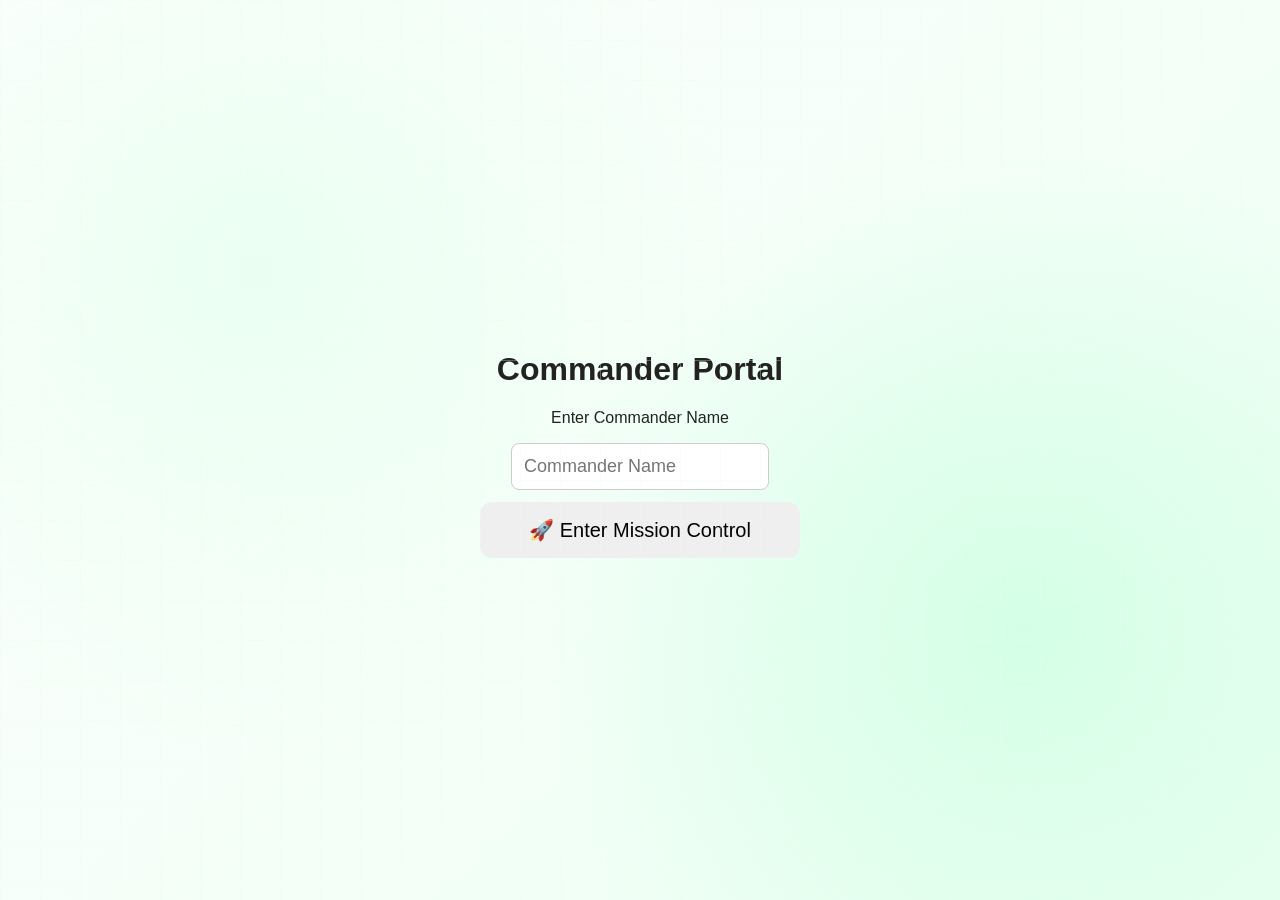
==== index.html @ 3a58fa21 "Update index.html" ====
<!DOCTYPE html>
<html>
<head>

<meta charset="UTF-8">
<meta name="viewport" content="width=device-width, initial-scale=1.0">

<title>Mission Approval Portal</title>

<style>

/* BODY */

body{
margin:0;
font-family:Arial, sans-serif;
text-align:center;
color:#222;
min-height:100vh;

background:
radial-gradient(circle at 20% 30%, #eafff1 0%, transparent 40%),
radial-gradient(circle at 80% 70%, #d4ffe6 0%, transparent 40%),
linear-gradient(135deg,#ffffff,#eafff1);

display:flex;
flex-direction:column;
align-items:center;
justify-content:center;
}

/* GRID OVERLAY */

body::before{

content:"";
position:fixed;
top:0;
left:0;
width:100%;
height:100%;

background-image:
linear-gradient(#e8ffe8 1px, transparent 1px),
linear-gradient(90deg,#e8ffe8 1px, transparent 1px);

background-size:40px 40px;

opacity:0.3;

pointer-events:none;

}

/* PAGES */

.page{
display:none;
padding:20px;
width:100%;
}

.active{
display:block;
}

/* PANELS */

.panel{

width:90%;
max-width:360px;

background:white;

padding:18px;
margin:14px auto;

border-radius:14px;

box-shadow:0 6px 20px rgba(0,0,0,0.1);

}

/* BUTTONS */

button{

width:80%;
max-width:320px;

padding:16px;

font-size:20px;

border:none;
border-radius:12px;

margin:12px;

cursor:pointer;

transition:0.3s;

}

button:hover{
transform:scale(1.05);
}

#yes{
background:#2ecc71;
color:white;
}

#no{
background:#ff4d4d;
color:white;
position:absolute;
}

/* RADAR */

#radar{

width:200px;
height:200px;

border-radius:50%;

border:4px solid #2ecc71;

margin:20px auto;

position:relative;

overflow:hidden;

background:#eafff1;

}

#scan{

width:100%;
height:100%;

background:linear-gradient(90deg,transparent,rgba(0,255,0,0.5));

animation:spin 3s linear infinite;

}

@keyframes spin{

0%{transform:rotate(0deg)}
100%{transform:rotate(360deg)}

}

/* PROGRESS BAR */

.progress{
width:80%;
max-width:320px;
background:#ddd;
border-radius:20px;
margin:20px auto;
overflow:hidden;
}

.progress-inner{
height:18px;
width:0%;
background:#2ecc71;
}

/* CERTIFICATE */

#certificate{

background:white;

padding:25px;

border:5px solid gold;

border-radius:12px;

max-width:340px;

margin:auto;

}

/* FLOATING EMOJIS */

@keyframes float{
0%{transform:translateY(100vh)}
100%{transform:translateY(-10vh)}
}

.emoji{
position:fixed;
font-size:22px;
animation:float 6s linear;
}

/* FLOATING SHAPES */

.shape{
position:fixed;
border-radius:50%;
opacity:0.2;
animation:floatShape 12s linear infinite;
}

@keyframes floatShape{
0%{transform:translateY(100vh)}
100%{transform:translateY(-20vh)}
}

</style>

</head>

<body>

<!-- LOGIN -->

<div id="login" class="page active">

<h1>Commander Portal</h1>

<p>Enter Commander Name</p>

<input id="name"
placeholder="Commander Name"
style="padding:12px;font-size:18px;border-radius:8px;border:1px solid #ccc">

<br>

<button onclick="enter()">🚀 Enter Mission Control</button>

</div>


<!-- DASHBOARD -->

<div id="dashboard" class="page">

<h1>Mission Dashboard</h1>

<div id="radar">
<div id="scan"></div>
</div>

<div class="panel">

<p>🎯 Target: Utkarsh Bhaiya</p>
<p>🎁 Objective: OTA Merch Retrieval</p>
<p>📍 Location: Connaught Place</p>

</div>

<div class="panel">

<p>💚 Relationship Health: 98%</p>
<p>🤝 Trust Level: 95%</p>
<p>📊 Approval Probability: 73%</p>

</div>

<div class="panel">

<h3>Mission Status</h3>

<p>🟢 System Online</p>
<p>🛰 Radar Active</p>
<p>💚 Commander Detected</p>

</div>

<div class="progress">
<div id="bar" class="progress-inner"></div>
</div>

<button onclick="next()">➡ Proceed to Approval</button>

</div>


<!-- GAME -->

<div id="game" class="page">

<h2>Mission Approval Required</h2>

<p>Catch the YES button to approve mission</p>

<button id="yes" onclick="approve()">✅ YES</button>
<button id="no">❌ NO</button>

</div>


<!-- SUCCESS -->

<div id="success" class="page">

<h1>Mission Approved 🎉</h1>

<div id="certificate">

<h2>Approval Certificate</h2>

<p>This certifies that</p>

<h3 id="commander"></h3>

<p>has approved the mission</p>

<p><b>Agent:</b> Paras</p>

<p>Meet Utkarsh Bhaiya</p>
<p>Collect OTA Merch</p>
<p>Lunch at Connaught Place</p>

<p>Status: <b>APPROVED</b></p>

</div>

<button onclick="secret()">Open Secret Message</button>

<p id="secret" style="display:none;font-size:20px;margin-top:20px">
You are the best commander ❤️
</p>

</div>


<script>

/* PAGE SWITCH */

function show(page){

document.querySelectorAll(".page")
.forEach(p=>p.classList.remove("active"));

document.getElementById(page).classList.add("active");

}

/* LOGIN */

function enter(){

let name=document.getElementById("name").value;

if(name===""){
alert("Enter commander name");
return;
}

document.getElementById("commander").innerText=name;

show("dashboard");

progress();

}

/* PROGRESS BAR */

function progress(){

let bar=document.getElementById("bar");

let width=0;

let interval=setInterval(()=>{

width+=2;

bar.style.width=width+"%";

if(width>=100) clearInterval(interval);

},50);

}

/* NEXT PAGE */

function next(){
show("game");
}

/* ESCAPING NO BUTTON */

let no=document.getElementById("no");

no.addEventListener("touchstart",move);
no.addEventListener("mouseover",move);

function move(){

let x=Math.random()*(window.innerWidth-120);
let y=Math.random()*(window.innerHeight-120);

no.style.left=x+"px";
no.style.top=y+"px";

}

/* APPROVE */

function approve(){

show("success");

confetti();

}

/* CONFETTI */

function confetti(){

for(let i=0;i<80;i++){

let e=document.createElement("div");

e.className="emoji";

let icons=["🎉","✨","💚","❤️"];

e.innerHTML=icons[Math.floor(Math.random()*icons.length)];

e.style.left=Math.random()*100+"vw";

document.body.appendChild(e);

setTimeout(()=>e.remove(),6000);

}

}

/* SECRET MESSAGE */

function secret(){
document.getElementById("secret").style.display="block";
}

/* FLOATING SHAPES */

setInterval(()=>{

let s=document.createElement("div");

s.className="shape";

let size=Math.random()*120+40;

s.style.width=size+"px";
s.style.height=size+"px";

s.style.background="#2ecc71";

s.style.left=Math.random()*100+"vw";

document.body.appendChild(s);

setTimeout(()=>s.remove(),12000);

},2000);

</script>

</body>
</html>
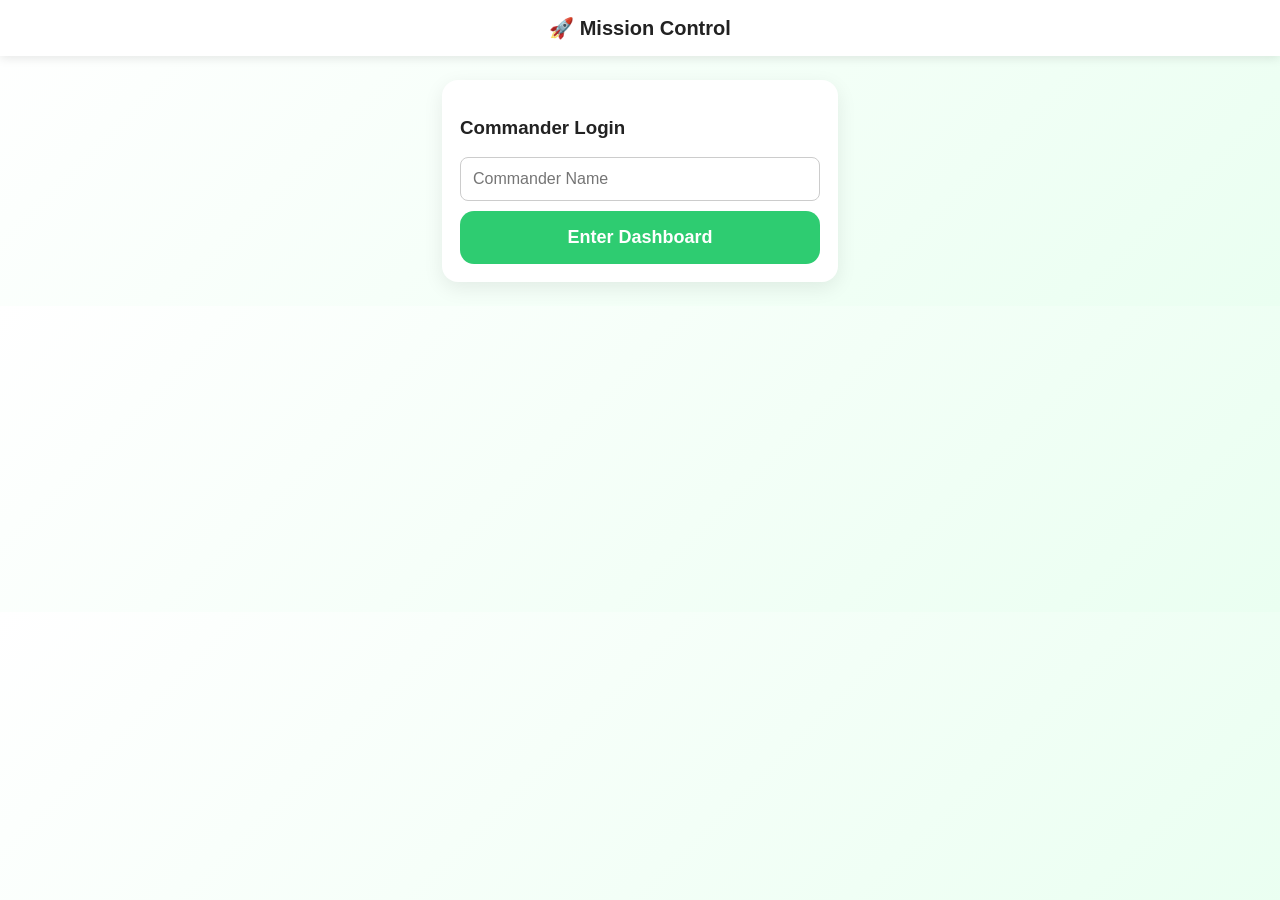
==== commit afd629fc: "Update index.html" ====
--- a/index.html
+++ b/index.html
@@ -3,352 +3,333 @@
 <head>
 
 <meta charset="UTF-8">
-<meta name="viewport" content="width=device-width, initial-scale=1.0">
-
-<title>Mission Approval Portal</title>
+<meta name="viewport" content="width=device-width, initial-scale=1, maximum-scale=1">
+
+<title>Mission Control</title>
 
 <style>
 
-/* BODY */
+/* GLOBAL */
+
+*{
+box-sizing:border-box;
+}
 
 body{
 margin:0;
 font-family:Arial, sans-serif;
+background:linear-gradient(135deg,#ffffff,#eafff1);
+overflow-x:hidden;
+color:#222;
+}
+
+/* HEADER */
+
+.header{
+position:sticky;
+top:0;
+width:100%;
+background:white;
+padding:16px;
+font-size:20px;
+font-weight:bold;
 text-align:center;
-color:#222;
-min-height:100vh;
-
-background:
-radial-gradient(circle at 20% 30%, #eafff1 0%, transparent 40%),
-radial-gradient(circle at 80% 70%, #d4ffe6 0%, transparent 40%),
-linear-gradient(135deg,#ffffff,#eafff1);
-
+box-shadow:0 2px 10px rgba(0,0,0,0.1);
+}
+
+/* CONTAINER */
+
+.container{
+max-width:420px;
+margin:auto;
+padding:12px;
+}
+
+/* PAGES */
+
+.page{
+display:none;
+}
+
+.active{
+display:block;
+}
+
+/* CARDS */
+
+.card{
+
+background:white;
+
+padding:18px;
+
+margin:12px 0;
+
+border-radius:16px;
+
+box-shadow:0 6px 20px rgba(0,0,0,0.08);
+
+text-align:left;
+
+}
+
+/* ROWS */
+
+.row{
 display:flex;
-flex-direction:column;
 align-items:center;
-justify-content:center;
-}
-
-/* GRID OVERLAY */
-
-body::before{
-
-content:"";
-position:fixed;
-top:0;
-left:0;
+gap:10px;
+margin:8px 0;
+font-size:16px;
+}
+
+/* RADAR */
+
+#radar{
+
+width:180px;
+height:180px;
+
+border-radius:50%;
+
+border:4px solid #2ecc71;
+
+margin:20px auto;
+
+position:relative;
+
+overflow:hidden;
+
+background:#eafff1;
+
+}
+
+#scan{
+
 width:100%;
 height:100%;
 
-background-image:
-linear-gradient(#e8ffe8 1px, transparent 1px),
-linear-gradient(90deg,#e8ffe8 1px, transparent 1px);
-
-background-size:40px 40px;
-
-opacity:0.3;
-
-pointer-events:none;
-
-}
-
-/* PAGES */
-
-.page{
-display:none;
-padding:20px;
+background:linear-gradient(90deg,transparent,rgba(0,255,0,0.5));
+
+animation:spin 3s linear infinite;
+
+}
+
+@keyframes spin{
+0%{transform:rotate(0)}
+100%{transform:rotate(360deg)}
+}
+
+/* BUTTONS */
+
+button{
+
 width:100%;
-}
-
-.active{
-display:block;
-}
-
-/* PANELS */
-
-.panel{
-
-width:90%;
-max-width:360px;
-
-background:white;
-
-padding:18px;
-margin:14px auto;
+
+padding:16px;
+
+font-size:18px;
+
+font-weight:bold;
+
+border:none;
 
 border-radius:14px;
 
-box-shadow:0 6px 20px rgba(0,0,0,0.1);
-
-}
-
-/* BUTTONS */
-
-button{
-
-width:80%;
-max-width:320px;
-
-padding:16px;
-
-font-size:20px;
-
-border:none;
-border-radius:12px;
-
-margin:12px;
+margin-top:10px;
 
 cursor:pointer;
 
-transition:0.3s;
-
-}
-
-button:hover{
-transform:scale(1.05);
-}
-
-#yes{
+}
+
+.primary{
 background:#2ecc71;
 color:white;
 }
 
-#no{
+.danger{
 background:#ff4d4d;
 color:white;
-position:absolute;
-}
-
-/* RADAR */
-
-#radar{
-
-width:200px;
-height:200px;
-
-border-radius:50%;
-
-border:4px solid #2ecc71;
-
-margin:20px auto;
-
-position:relative;
-
+}
+
+/* PROGRESS */
+
+.progress{
+width:100%;
+height:16px;
+background:#eee;
+border-radius:10px;
 overflow:hidden;
-
-background:#eafff1;
-
-}
-
-#scan{
-
-width:100%;
+margin-top:10px;
+}
+
+.progress-inner{
 height:100%;
-
-background:linear-gradient(90deg,transparent,rgba(0,255,0,0.5));
-
-animation:spin 3s linear infinite;
-
-}
-
-@keyframes spin{
-
-0%{transform:rotate(0deg)}
-100%{transform:rotate(360deg)}
-
-}
-
-/* PROGRESS BAR */
-
-.progress{
-width:80%;
-max-width:320px;
-background:#ddd;
-border-radius:20px;
-margin:20px auto;
-overflow:hidden;
-}
-
-.progress-inner{
-height:18px;
 width:0%;
 background:#2ecc71;
 }
 
 /* CERTIFICATE */
 
-#certificate{
+.certificate{
 
 background:white;
 
-padding:25px;
+padding:20px;
 
 border:5px solid gold;
 
 border-radius:12px;
 
-max-width:340px;
-
-margin:auto;
+text-align:center;
 
 }
 
 /* FLOATING EMOJIS */
+
+.emoji{
+position:fixed;
+font-size:20px;
+animation:float 6s linear;
+}
 
 @keyframes float{
 0%{transform:translateY(100vh)}
 100%{transform:translateY(-10vh)}
 }
 
-.emoji{
-position:fixed;
-font-size:22px;
-animation:float 6s linear;
-}
-
-/* FLOATING SHAPES */
-
-.shape{
-position:fixed;
-border-radius:50%;
-opacity:0.2;
-animation:floatShape 12s linear infinite;
-}
-
-@keyframes floatShape{
-0%{transform:translateY(100vh)}
-100%{transform:translateY(-20vh)}
-}
-
 </style>
 
 </head>
 
 <body>
 
+<div class="header">
+🚀 Mission Control
+</div>
+
+<div class="container">
+
 <!-- LOGIN -->
 
 <div id="login" class="page active">
 
-<h1>Commander Portal</h1>
-
-<p>Enter Commander Name</p>
+<div class="card">
+
+<h3>Commander Login</h3>
 
 <input id="name"
 placeholder="Commander Name"
-style="padding:12px;font-size:18px;border-radius:8px;border:1px solid #ccc">
-
-<br>
-
-<button onclick="enter()">🚀 Enter Mission Control</button>
-
-</div>
-
+style="width:100%;padding:12px;font-size:16px;border-radius:8px;border:1px solid #ccc">
+
+<button class="primary" onclick="enter()">Enter Dashboard</button>
+
+</div>
+
+</div>
 
 <!-- DASHBOARD -->
 
 <div id="dashboard" class="page">
-
-<h1>Mission Dashboard</h1>
 
 <div id="radar">
 <div id="scan"></div>
 </div>
 
-<div class="panel">
-
-<p>🎯 Target: Utkarsh Bhaiya</p>
-<p>🎁 Objective: OTA Merch Retrieval</p>
-<p>📍 Location: Connaught Place</p>
-
-</div>
-
-<div class="panel">
-
-<p>💚 Relationship Health: 98%</p>
-<p>🤝 Trust Level: 95%</p>
-<p>📊 Approval Probability: 73%</p>
-
-</div>
-
-<div class="panel">
-
-<h3>Mission Status</h3>
-
-<p>🟢 System Online</p>
-<p>🛰 Radar Active</p>
-<p>💚 Commander Detected</p>
-
-</div>
+<div class="card">
+
+<h3>Mission Details</h3>
+
+<div class="row">🎯 Target: Utkarsh Bhaiya</div>
+<div class="row">🎁 Objective: OTA Merch Retrieval</div>
+<div class="row">📍 Location: Connaught Place</div>
+
+</div>
+
+<div class="card">
+
+<h3>Status</h3>
+
+<div class="row">🟢 System Online</div>
+<div class="row">🛰 Radar Active</div>
+<div class="row">💚 Commander Detected</div>
+
+</div>
+
+<div class="card">
+
+<h3>Approval Probability</h3>
 
 <div class="progress">
 <div id="bar" class="progress-inner"></div>
 </div>
 
-<button onclick="next()">➡ Proceed to Approval</button>
-
-</div>
-
+</div>
+
+<button class="primary" onclick="next()">Proceed to Approval</button>
+
+</div>
 
 <!-- GAME -->
 
 <div id="game" class="page">
 
-<h2>Mission Approval Required</h2>
-
-<p>Catch the YES button to approve mission</p>
-
-<button id="yes" onclick="approve()">✅ YES</button>
-<button id="no">❌ NO</button>
-
-</div>
-
+<div class="card">
+
+<h3>Mission Approval Required</h3>
+
+<p>Try clicking YES 😄</p>
+
+<button id="yes" class="primary" onclick="approve()">YES</button>
+
+<button id="no" class="danger">NO</button>
+
+</div>
+
+</div>
 
 <!-- SUCCESS -->
 
 <div id="success" class="page">
 
-<h1>Mission Approved 🎉</h1>
-
-<div id="certificate">
-
-<h2>Approval Certificate</h2>
+<div class="certificate">
+
+<h2>Mission Approved 🎉</h2>
 
 <p>This certifies that</p>
 
 <h3 id="commander"></h3>
 
-<p>has approved the mission</p>
-
-<p><b>Agent:</b> Paras</p>
+<p>approved the mission</p>
 
 <p>Meet Utkarsh Bhaiya</p>
-<p>Collect OTA Merch</p>
+<p>Collect OTA merch</p>
 <p>Lunch at Connaught Place</p>
 
-<p>Status: <b>APPROVED</b></p>
-
-</div>
-
-<button onclick="secret()">Open Secret Message</button>
-
-<p id="secret" style="display:none;font-size:20px;margin-top:20px">
+<p><b>Status: APPROVED</b></p>
+
+</div>
+
+<button class="primary" onclick="secret()">Reveal Secret</button>
+
+<p id="secret" style="display:none;margin-top:10px">
 You are the best commander ❤️
 </p>
 
 </div>
 
+</div>
 
 <script>
 
 /* PAGE SWITCH */
 
-function show(page){
+function show(id){
 
 document.querySelectorAll(".page")
 .forEach(p=>p.classList.remove("active"));
 
-document.getElementById(page).classList.add("active");
+document.getElementById(id).classList.add("active");
 
 }
 
@@ -371,7 +352,7 @@
 
 }
 
-/* PROGRESS BAR */
+/* PROGRESS */
 
 function progress(){
 
@@ -379,19 +360,19 @@
 
 let width=0;
 
-let interval=setInterval(()=>{
+let i=setInterval(()=>{
 
 width+=2;
 
 bar.style.width=width+"%";
 
-if(width>=100) clearInterval(interval);
+if(width>=100) clearInterval(i);
 
 },50);
 
 }
 
-/* NEXT PAGE */
+/* NEXT */
 
 function next(){
 show("game");
@@ -401,14 +382,15 @@
 
 let no=document.getElementById("no");
 
+no.addEventListener("mouseover",move);
 no.addEventListener("touchstart",move);
-no.addEventListener("mouseover",move);
 
 function move(){
 
-let x=Math.random()*(window.innerWidth-120);
-let y=Math.random()*(window.innerHeight-120);
-
+let x=Math.random()*(window.innerWidth-140);
+let y=Math.random()*(window.innerHeight-140);
+
+no.style.position="fixed";
 no.style.left=x+"px";
 no.style.top=y+"px";
 
@@ -428,7 +410,7 @@
 
 function confetti(){
 
-for(let i=0;i<80;i++){
+for(let i=0;i<70;i++){
 
 let e=document.createElement("div");
 
@@ -448,34 +430,13 @@
 
 }
 
-/* SECRET MESSAGE */
+/* SECRET */
 
 function secret(){
+
 document.getElementById("secret").style.display="block";
-}
-
-/* FLOATING SHAPES */
-
-setInterval(()=>{
-
-let s=document.createElement("div");
-
-s.className="shape";
-
-let size=Math.random()*120+40;
-
-s.style.width=size+"px";
-s.style.height=size+"px";
-
-s.style.background="#2ecc71";
-
-s.style.left=Math.random()*100+"vw";
-
-document.body.appendChild(s);
-
-setTimeout(()=>s.remove(),12000);
-
-},2000);
+
+}
 
 </script>
 
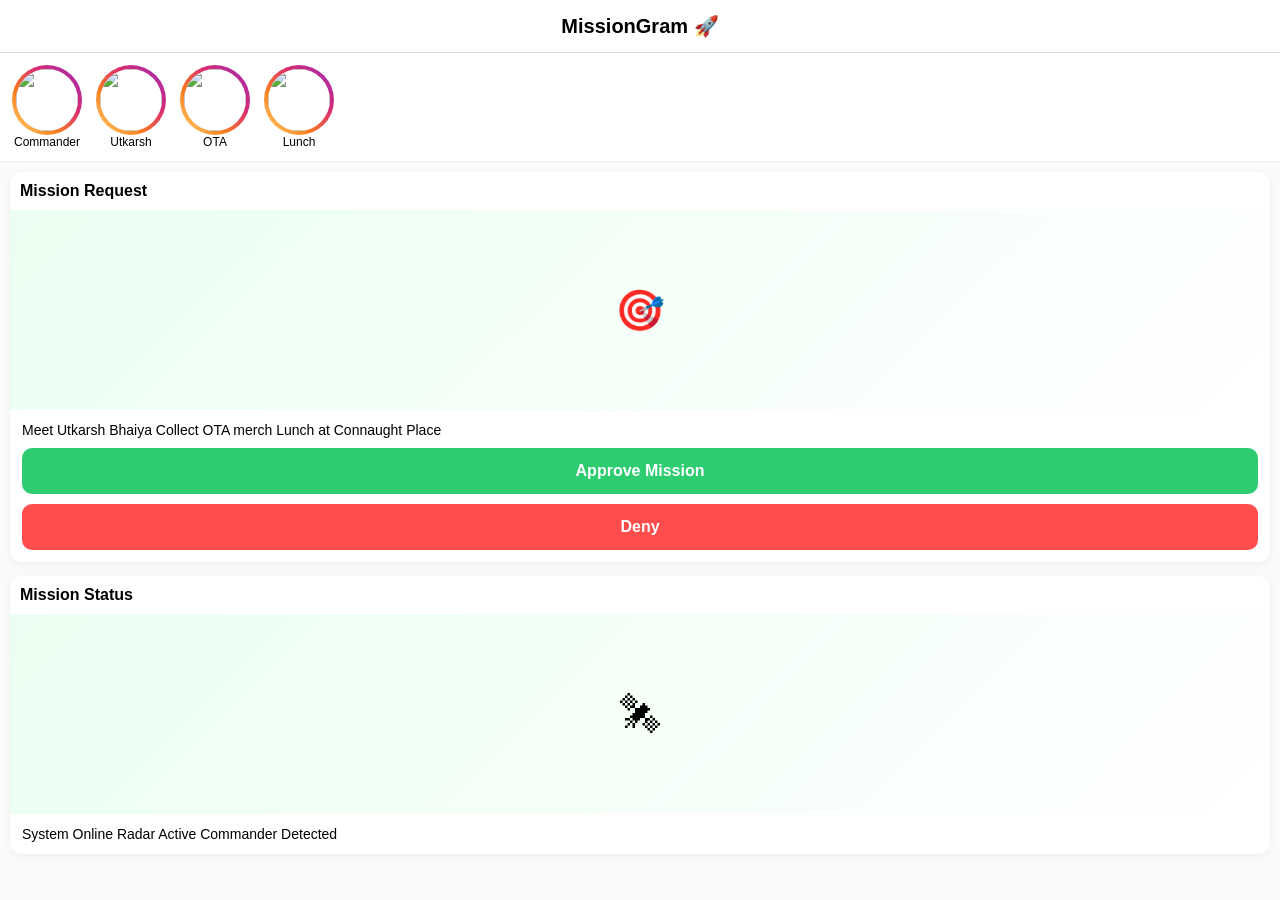
==== commit a28d623c: "Update index.html" ====
--- a/index.html
+++ b/index.html
@@ -3,13 +3,11 @@
 <head>
 
 <meta charset="UTF-8">
-<meta name="viewport" content="width=device-width, initial-scale=1, maximum-scale=1">
-
-<title>Mission Control</title>
+<meta name="viewport" content="width=device-width, initial-scale=1.0">
+
+<title>MissionGram</title>
 
 <style>
-
-/* GLOBAL */
 
 *{
 box-sizing:border-box;
@@ -17,185 +15,181 @@
 
 body{
 margin:0;
-font-family:Arial, sans-serif;
-background:linear-gradient(135deg,#ffffff,#eafff1);
-overflow-x:hidden;
-color:#222;
-}
-
-/* HEADER */
+font-family:Arial;
+background:#fafafa;
+}
+
+/* TOP BAR */
 
 .header{
+
 position:sticky;
 top:0;
-width:100%;
+
 background:white;
-padding:16px;
+
+padding:14px;
+
+font-weight:bold;
+
 font-size:20px;
-font-weight:bold;
+
+display:flex;
+
+justify-content:center;
+
+border-bottom:1px solid #ddd;
+
+}
+
+/* STORIES */
+
+.stories{
+
+display:flex;
+
+overflow-x:auto;
+
+padding:12px;
+
+gap:14px;
+
+background:white;
+
+border-bottom:1px solid #eee;
+
+}
+
+.story{
+
 text-align:center;
-box-shadow:0 2px 10px rgba(0,0,0,0.1);
-}
-
-/* CONTAINER */
-
-.container{
-max-width:420px;
-margin:auto;
-padding:12px;
-}
-
-/* PAGES */
-
-.page{
-display:none;
-}
-
-.active{
-display:block;
-}
-
-/* CARDS */
-
-.card{
-
-background:white;
-
-padding:18px;
-
-margin:12px 0;
-
-border-radius:16px;
-
-box-shadow:0 6px 20px rgba(0,0,0,0.08);
-
-text-align:left;
-
-}
-
-/* ROWS */
-
-.row{
+
+font-size:12px;
+
+}
+
+.circle{
+
+width:70px;
+height:70px;
+
+border-radius:50%;
+
+padding:3px;
+
+background:linear-gradient(45deg,#feda75,#fa7e1e,#d62976,#962fbf);
+
 display:flex;
 align-items:center;
-gap:10px;
-margin:8px 0;
+justify-content:center;
+
+}
+
+.circle img{
+
+width:62px;
+height:62px;
+
+border-radius:50%;
+
+background:white;
+
+}
+
+/* FEED */
+
+.feed{
+
+padding:10px;
+
+}
+
+/* POST CARD */
+
+.post{
+
+background:white;
+
+border-radius:12px;
+
+margin-bottom:14px;
+
+box-shadow:0 2px 8px rgba(0,0,0,0.05);
+
+overflow:hidden;
+
+}
+
+.post-header{
+
+padding:10px;
+
+font-weight:bold;
+
+}
+
+.post-img{
+
+height:200px;
+
+background:linear-gradient(135deg,#eafff1,#ffffff);
+
+display:flex;
+
+align-items:center;
+
+justify-content:center;
+
+font-size:40px;
+
+}
+
+.post-body{
+
+padding:12px;
+
+font-size:14px;
+
+}
+
+.button{
+
+width:100%;
+
+padding:14px;
+
+border:none;
+
+border-radius:10px;
+
+font-weight:bold;
+
 font-size:16px;
-}
-
-/* RADAR */
-
-#radar{
-
-width:180px;
-height:180px;
-
-border-radius:50%;
-
-border:4px solid #2ecc71;
-
-margin:20px auto;
-
-position:relative;
-
-overflow:hidden;
-
-background:#eafff1;
-
-}
-
-#scan{
-
-width:100%;
-height:100%;
-
-background:linear-gradient(90deg,transparent,rgba(0,255,0,0.5));
-
-animation:spin 3s linear infinite;
-
-}
-
-@keyframes spin{
-0%{transform:rotate(0)}
-100%{transform:rotate(360deg)}
-}
-
-/* BUTTONS */
-
-button{
-
-width:100%;
-
-padding:16px;
-
-font-size:18px;
-
-font-weight:bold;
-
-border:none;
-
-border-radius:14px;
 
 margin-top:10px;
 
-cursor:pointer;
-
-}
-
-.primary{
+}
+
+.green{
+
 background:#2ecc71;
 color:white;
-}
-
-.danger{
+
+}
+
+.red{
+
 background:#ff4d4d;
 color:white;
-}
-
-/* PROGRESS */
-
-.progress{
-width:100%;
-height:16px;
-background:#eee;
-border-radius:10px;
-overflow:hidden;
-margin-top:10px;
-}
-
-.progress-inner{
-height:100%;
-width:0%;
-background:#2ecc71;
-}
-
-/* CERTIFICATE */
-
-.certificate{
-
-background:white;
-
-padding:20px;
-
-border:5px solid gold;
-
-border-radius:12px;
-
-text-align:center;
-
-}
-
-/* FLOATING EMOJIS */
-
-.emoji{
-position:fixed;
-font-size:20px;
-animation:float 6s linear;
-}
-
-@keyframes float{
-0%{transform:translateY(100vh)}
-100%{transform:translateY(-10vh)}
+
+}
+
+/* ESCAPING BUTTON */
+
+#no{
+
+position:relative;
+
 }
 
 </style>
@@ -205,180 +199,94 @@
 <body>
 
 <div class="header">
-🚀 Mission Control
-</div>
-
-<div class="container">
-
-<!-- LOGIN -->
-
-<div id="login" class="page active">
-
-<div class="card">
-
-<h3>Commander Login</h3>
-
-<input id="name"
-placeholder="Commander Name"
-style="width:100%;padding:12px;font-size:16px;border-radius:8px;border:1px solid #ccc">
-
-<button class="primary" onclick="enter()">Enter Dashboard</button>
-
-</div>
-
-</div>
-
-<!-- DASHBOARD -->
-
-<div id="dashboard" class="page">
-
-<div id="radar">
-<div id="scan"></div>
-</div>
-
-<div class="card">
-
-<h3>Mission Details</h3>
-
-<div class="row">🎯 Target: Utkarsh Bhaiya</div>
-<div class="row">🎁 Objective: OTA Merch Retrieval</div>
-<div class="row">📍 Location: Connaught Place</div>
-
-</div>
-
-<div class="card">
-
-<h3>Status</h3>
-
-<div class="row">🟢 System Online</div>
-<div class="row">🛰 Radar Active</div>
-<div class="row">💚 Commander Detected</div>
-
-</div>
-
-<div class="card">
-
-<h3>Approval Probability</h3>
-
-<div class="progress">
-<div id="bar" class="progress-inner"></div>
-</div>
-
-</div>
-
-<button class="primary" onclick="next()">Proceed to Approval</button>
-
-</div>
-
-<!-- GAME -->
-
-<div id="game" class="page">
-
-<div class="card">
-
-<h3>Mission Approval Required</h3>
-
-<p>Try clicking YES 😄</p>
-
-<button id="yes" class="primary" onclick="approve()">YES</button>
-
-<button id="no" class="danger">NO</button>
-
-</div>
-
-</div>
-
-<!-- SUCCESS -->
-
-<div id="success" class="page">
-
-<div class="certificate">
-
-<h2>Mission Approved 🎉</h2>
-
-<p>This certifies that</p>
-
-<h3 id="commander"></h3>
-
-<p>approved the mission</p>
-
-<p>Meet Utkarsh Bhaiya</p>
-<p>Collect OTA merch</p>
-<p>Lunch at Connaught Place</p>
-
-<p><b>Status: APPROVED</b></p>
-
-</div>
-
-<button class="primary" onclick="secret()">Reveal Secret</button>
-
-<p id="secret" style="display:none;margin-top:10px">
-You are the best commander ❤️
-</p>
+MissionGram 🚀
+</div>
+
+<!-- STORIES -->
+
+<div class="stories">
+
+<div class="story">
+<div class="circle">
+<img src="https://i.pravatar.cc/100?img=12">
+</div>
+Commander
+</div>
+
+<div class="story">
+<div class="circle">
+<img src="https://i.pravatar.cc/100?img=3">
+</div>
+Utkarsh
+</div>
+
+<div class="story">
+<div class="circle">
+<img src="https://i.pravatar.cc/100?img=5">
+</div>
+OTA
+</div>
+
+<div class="story">
+<div class="circle">
+<img src="https://i.pravatar.cc/100?img=7">
+</div>
+Lunch
+</div>
+
+</div>
+
+<!-- FEED -->
+
+<div class="feed">
+
+<div class="post">
+
+<div class="post-header">
+Mission Request
+</div>
+
+<div class="post-img">
+🎯
+</div>
+
+<div class="post-body">
+
+Meet Utkarsh Bhaiya  
+Collect OTA merch  
+Lunch at Connaught Place  
+
+<button class="button green" onclick="approve()">Approve Mission</button>
+
+<button class="button red" id="no">Deny</button>
+
+</div>
+
+</div>
+
+<div class="post">
+
+<div class="post-header">
+Mission Status
+</div>
+
+<div class="post-img">
+🛰
+</div>
+
+<div class="post-body">
+
+System Online  
+Radar Active  
+Commander Detected  
+
+</div>
 
 </div>
 
 </div>
 
 <script>
-
-/* PAGE SWITCH */
-
-function show(id){
-
-document.querySelectorAll(".page")
-.forEach(p=>p.classList.remove("active"));
-
-document.getElementById(id).classList.add("active");
-
-}
-
-/* LOGIN */
-
-function enter(){
-
-let name=document.getElementById("name").value;
-
-if(name===""){
-alert("Enter commander name");
-return;
-}
-
-document.getElementById("commander").innerText=name;
-
-show("dashboard");
-
-progress();
-
-}
-
-/* PROGRESS */
-
-function progress(){
-
-let bar=document.getElementById("bar");
-
-let width=0;
-
-let i=setInterval(()=>{
-
-width+=2;
-
-bar.style.width=width+"%";
-
-if(width>=100) clearInterval(i);
-
-},50);
-
-}
-
-/* NEXT */
-
-function next(){
-show("game");
-}
-
-/* ESCAPING NO BUTTON */
 
 let no=document.getElementById("no");
 
@@ -387,54 +295,16 @@
 
 function move(){
 
-let x=Math.random()*(window.innerWidth-140);
-let y=Math.random()*(window.innerHeight-140);
-
-no.style.position="fixed";
-no.style.left=x+"px";
-no.style.top=y+"px";
-
-}
-
-/* APPROVE */
+let x=Math.random()*200-100;
+let y=Math.random()*200-100;
+
+no.style.transform=`translate(${x}px,${y}px)`;
+
+}
 
 function approve(){
 
-show("success");
-
-confetti();
-
-}
-
-/* CONFETTI */
-
-function confetti(){
-
-for(let i=0;i<70;i++){
-
-let e=document.createElement("div");
-
-e.className="emoji";
-
-let icons=["🎉","✨","💚","❤️"];
-
-e.innerHTML=icons[Math.floor(Math.random()*icons.length)];
-
-e.style.left=Math.random()*100+"vw";
-
-document.body.appendChild(e);
-
-setTimeout(()=>e.remove(),6000);
-
-}
-
-}
-
-/* SECRET */
-
-function secret(){
-
-document.getElementById("secret").style.display="block";
+alert("Mission Approved 🎉");
 
 }
 
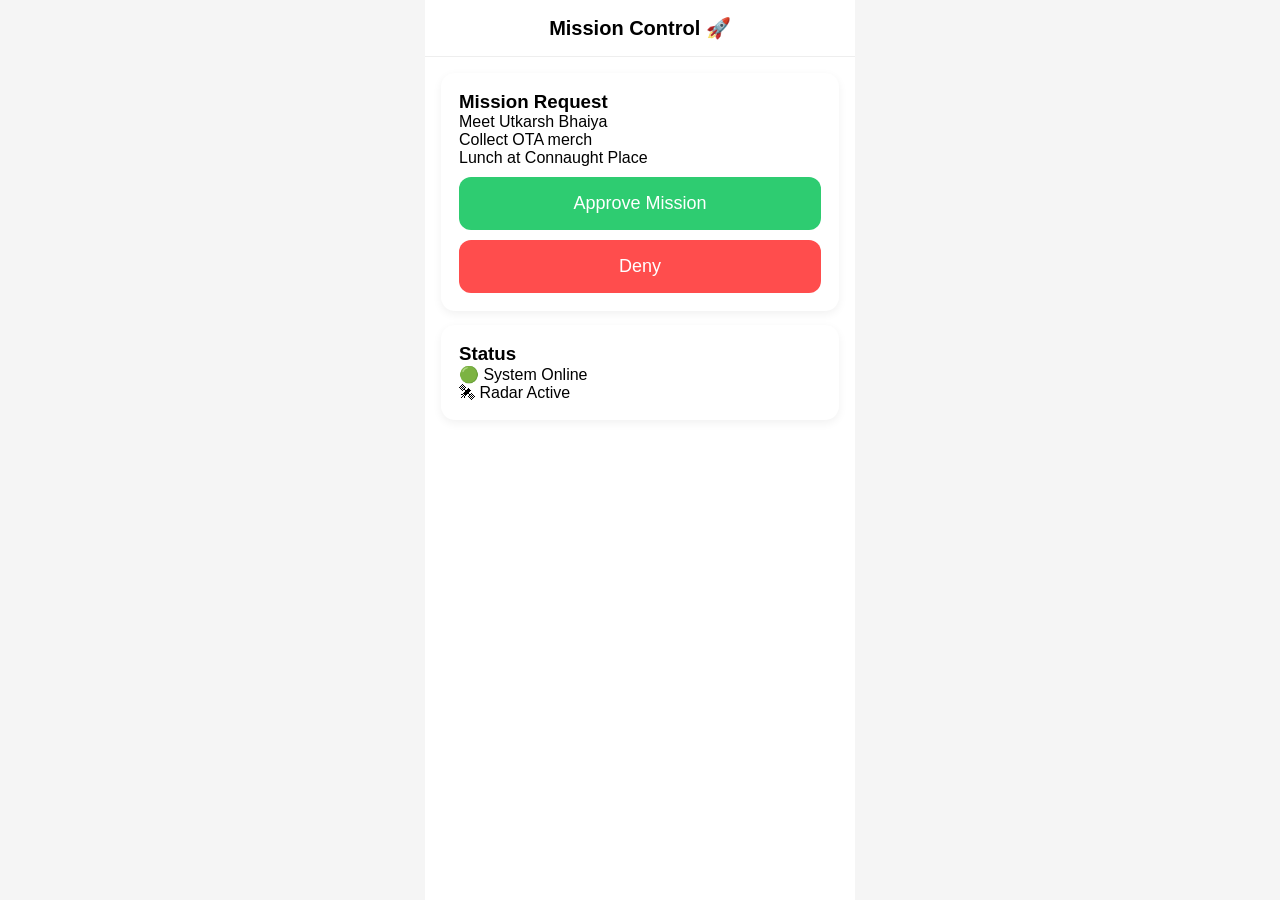
==== commit 38669d09: "Update index.html" ====
--- a/index.html
+++ b/index.html
@@ -1,194 +1,145 @@
 <!DOCTYPE html>
 <html>
+
 <head>
 
 <meta charset="UTF-8">
+
+<!-- THIS LINE FIXES MOBILE ZOOM -->
 <meta name="viewport" content="width=device-width, initial-scale=1.0">
 
-<title>MissionGram</title>
+<title>Mission Control</title>
 
 <style>
 
+/* GLOBAL RESET */
+
 *{
+margin:0;
+padding:0;
 box-sizing:border-box;
 }
 
-body{
-margin:0;
-font-family:Arial;
-background:#fafafa;
+/* PAGE SETTINGS */
+
+html,body{
+width:100%;
+overflow-x:hidden;
+font-family:Arial, sans-serif;
+background:#f5f5f5;
 }
 
-/* TOP BAR */
+/* APP CONTAINER (LIKE MOBILE APP WIDTH) */
+
+.app{
+
+width:100%;
+
+max-width:430px;
+
+margin:auto;
+
+min-height:100vh;
+
+background:white;
+
+}
+
+/* HEADER */
 
 .header{
 
 position:sticky;
+
 top:0;
 
 background:white;
 
-padding:14px;
+padding:16px;
 
-font-weight:bold;
+text-align:center;
 
 font-size:20px;
 
-display:flex;
-
-justify-content:center;
-
-border-bottom:1px solid #ddd;
-
-}
-
-/* STORIES */
-
-.stories{
-
-display:flex;
-
-overflow-x:auto;
-
-padding:12px;
-
-gap:14px;
-
-background:white;
+font-weight:bold;
 
 border-bottom:1px solid #eee;
 
 }
 
-.story{
+/* CONTENT AREA */
 
-text-align:center;
+.content{
 
-font-size:12px;
+padding:16px;
 
 }
 
-.circle{
+/* CARD STYLE */
 
-width:70px;
-height:70px;
+.card{
 
-border-radius:50%;
+background:white;
 
-padding:3px;
+border-radius:14px;
 
-background:linear-gradient(45deg,#feda75,#fa7e1e,#d62976,#962fbf);
+padding:18px;
 
-display:flex;
-align-items:center;
-justify-content:center;
+margin-bottom:14px;
+
+box-shadow:0 3px 10px rgba(0,0,0,0.06);
 
 }
 
-.circle img{
+/* BUTTONS */
 
-width:62px;
-height:62px;
+button{
 
-border-radius:50%;
+width:100%;
 
-background:white;
+padding:16px;
+
+font-size:18px;
+
+border:none;
+
+border-radius:12px;
+
+margin-top:10px;
 
 }
 
-/* FEED */
+.primary{
 
-.feed{
+background:#2ecc71;
 
-padding:10px;
+color:white;
 
 }
 
-/* POST CARD */
+.danger{
 
-.post{
+background:#ff4d4d;
 
-background:white;
-
-border-radius:12px;
-
-margin-bottom:14px;
-
-box-shadow:0 2px 8px rgba(0,0,0,0.05);
-
-overflow:hidden;
+color:white;
 
 }
 
-.post-header{
+/* INPUT */
 
-padding:10px;
-
-font-weight:bold;
-
-}
-
-.post-img{
-
-height:200px;
-
-background:linear-gradient(135deg,#eafff1,#ffffff);
-
-display:flex;
-
-align-items:center;
-
-justify-content:center;
-
-font-size:40px;
-
-}
-
-.post-body{
-
-padding:12px;
-
-font-size:14px;
-
-}
-
-.button{
+input{
 
 width:100%;
 
 padding:14px;
 
-border:none;
+font-size:16px;
 
 border-radius:10px;
 
-font-weight:bold;
-
-font-size:16px;
+border:1px solid #ccc;
 
 margin-top:10px;
-
-}
-
-.green{
-
-background:#2ecc71;
-color:white;
-
-}
-
-.red{
-
-background:#ff4d4d;
-color:white;
-
-}
-
-/* ESCAPING BUTTON */
-
-#no{
-
-position:relative;
 
 }
 
@@ -198,87 +149,34 @@
 
 <body>
 
+<div class="app">
+
 <div class="header">
-MissionGram 🚀
+Mission Control 🚀
 </div>
 
-<!-- STORIES -->
+<div class="content">
 
-<div class="stories">
+<div class="card">
 
-<div class="story">
-<div class="circle">
-<img src="https://i.pravatar.cc/100?img=12">
-</div>
-Commander
-</div>
+<h3>Mission Request</h3>
 
-<div class="story">
-<div class="circle">
-<img src="https://i.pravatar.cc/100?img=3">
-</div>
-Utkarsh
-</div>
+<p>Meet Utkarsh Bhaiya</p>
+<p>Collect OTA merch</p>
+<p>Lunch at Connaught Place</p>
 
-<div class="story">
-<div class="circle">
-<img src="https://i.pravatar.cc/100?img=5">
-</div>
-OTA
-</div>
+<button class="primary">Approve Mission</button>
 
-<div class="story">
-<div class="circle">
-<img src="https://i.pravatar.cc/100?img=7">
-</div>
-Lunch
-</div>
+<button class="danger">Deny</button>
 
 </div>
 
-<!-- FEED -->
+<div class="card">
 
-<div class="feed">
+<h3>Status</h3>
 
-<div class="post">
-
-<div class="post-header">
-Mission Request
-</div>
-
-<div class="post-img">
-🎯
-</div>
-
-<div class="post-body">
-
-Meet Utkarsh Bhaiya  
-Collect OTA merch  
-Lunch at Connaught Place  
-
-<button class="button green" onclick="approve()">Approve Mission</button>
-
-<button class="button red" id="no">Deny</button>
-
-</div>
-
-</div>
-
-<div class="post">
-
-<div class="post-header">
-Mission Status
-</div>
-
-<div class="post-img">
-🛰
-</div>
-
-<div class="post-body">
-
-System Online  
-Radar Active  
-Commander Detected  
+<p>🟢 System Online</p>
+<p>🛰 Radar Active</p>
 
 </div>
 
@@ -286,29 +184,5 @@
 
 </div>
 
-<script>
-
-let no=document.getElementById("no");
-
-no.addEventListener("mouseover",move);
-no.addEventListener("touchstart",move);
-
-function move(){
-
-let x=Math.random()*200-100;
-let y=Math.random()*200-100;
-
-no.style.transform=`translate(${x}px,${y}px)`;
-
-}
-
-function approve(){
-
-alert("Mission Approved 🎉");
-
-}
-
-</script>
-
 </body>
 </html>
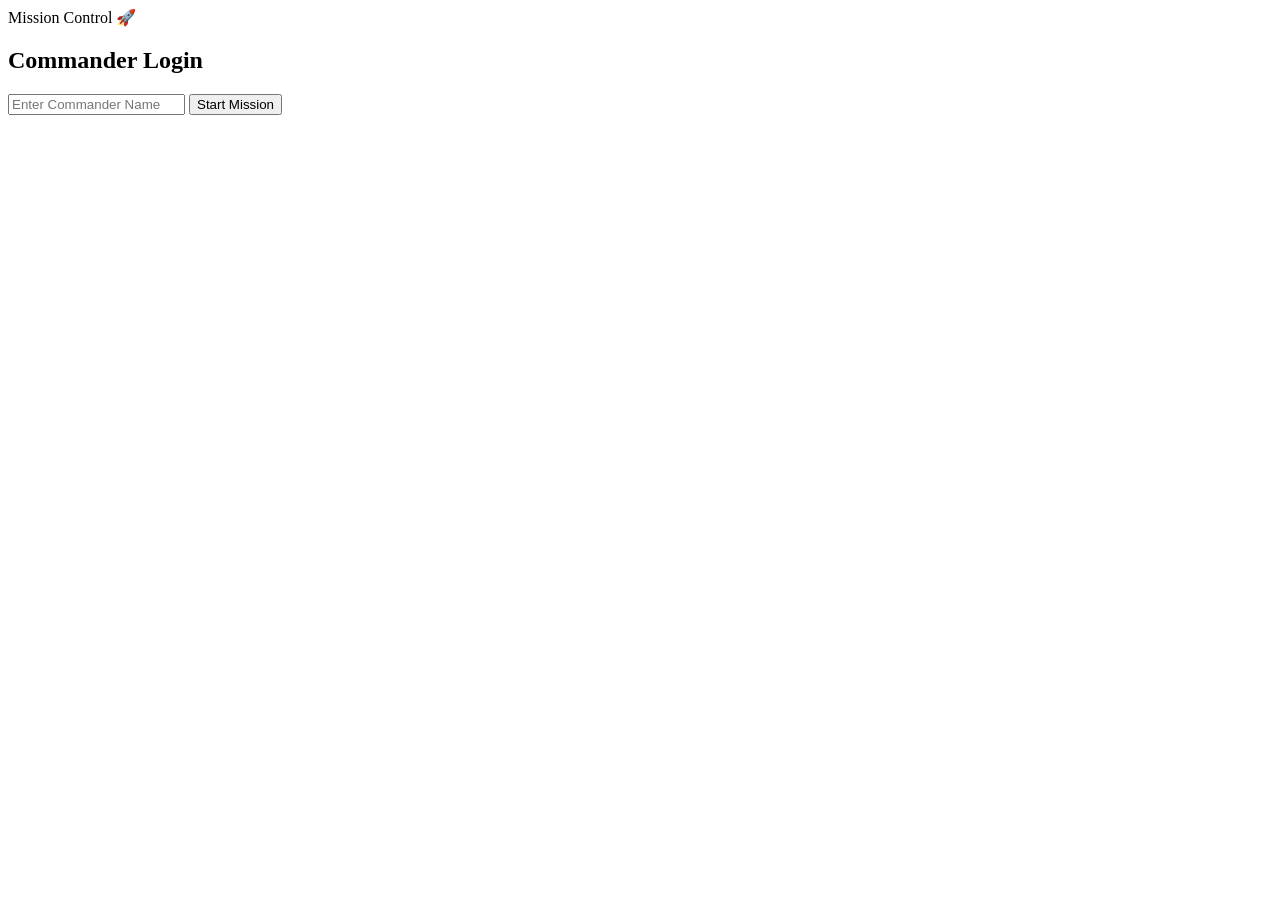
==== commit b8f35afd: "Update index.html" ====
--- a/index.html
+++ b/index.html
@@ -1,188 +1,34 @@
 <!DOCTYPE html>
 <html>
-
 <head>
 
-<meta charset="UTF-8">
-
-<!-- THIS LINE FIXES MOBILE ZOOM -->
 <meta name="viewport" content="width=device-width, initial-scale=1.0">
 
-<title>Mission Control</title>
+<title>Mission Login</title>
 
-<style>
-
-/* GLOBAL RESET */
-
-*{
-margin:0;
-padding:0;
-box-sizing:border-box;
-}
-
-/* PAGE SETTINGS */
-
-html,body{
-width:100%;
-overflow-x:hidden;
-font-family:Arial, sans-serif;
-background:#f5f5f5;
-}
-
-/* APP CONTAINER (LIKE MOBILE APP WIDTH) */
-
-.app{
-
-width:100%;
-
-max-width:430px;
-
-margin:auto;
-
-min-height:100vh;
-
-background:white;
-
-}
-
-/* HEADER */
-
-.header{
-
-position:sticky;
-
-top:0;
-
-background:white;
-
-padding:16px;
-
-text-align:center;
-
-font-size:20px;
-
-font-weight:bold;
-
-border-bottom:1px solid #eee;
-
-}
-
-/* CONTENT AREA */
-
-.content{
-
-padding:16px;
-
-}
-
-/* CARD STYLE */
-
-.card{
-
-background:white;
-
-border-radius:14px;
-
-padding:18px;
-
-margin-bottom:14px;
-
-box-shadow:0 3px 10px rgba(0,0,0,0.06);
-
-}
-
-/* BUTTONS */
-
-button{
-
-width:100%;
-
-padding:16px;
-
-font-size:18px;
-
-border:none;
-
-border-radius:12px;
-
-margin-top:10px;
-
-}
-
-.primary{
-
-background:#2ecc71;
-
-color:white;
-
-}
-
-.danger{
-
-background:#ff4d4d;
-
-color:white;
-
-}
-
-/* INPUT */
-
-input{
-
-width:100%;
-
-padding:14px;
-
-font-size:16px;
-
-border-radius:10px;
-
-border:1px solid #ccc;
-
-margin-top:10px;
-
-}
-
-</style>
+<link rel="stylesheet" href="style.css">
 
 </head>
 
 <body>
 
-<div class="app">
-
-<div class="header">
-Mission Control 🚀
-</div>
+<div class="header">Mission Control 🚀</div>
 
 <div class="content">
 
 <div class="card">
 
-<h3>Mission Request</h3>
+<h2>Commander Login</h2>
 
-<p>Meet Utkarsh Bhaiya</p>
-<p>Collect OTA merch</p>
-<p>Lunch at Connaught Place</p>
+<input id="name" placeholder="Enter Commander Name">
 
-<button class="primary">Approve Mission</button>
-
-<button class="danger">Deny</button>
-
-</div>
-
-<div class="card">
-
-<h3>Status</h3>
-
-<p>🟢 System Online</p>
-<p>🛰 Radar Active</p>
+<button onclick="startMission()">Start Mission</button>
 
 </div>
 
 </div>
 
-</div>
+<script src="script.js"></script>
 
 </body>
 </html>
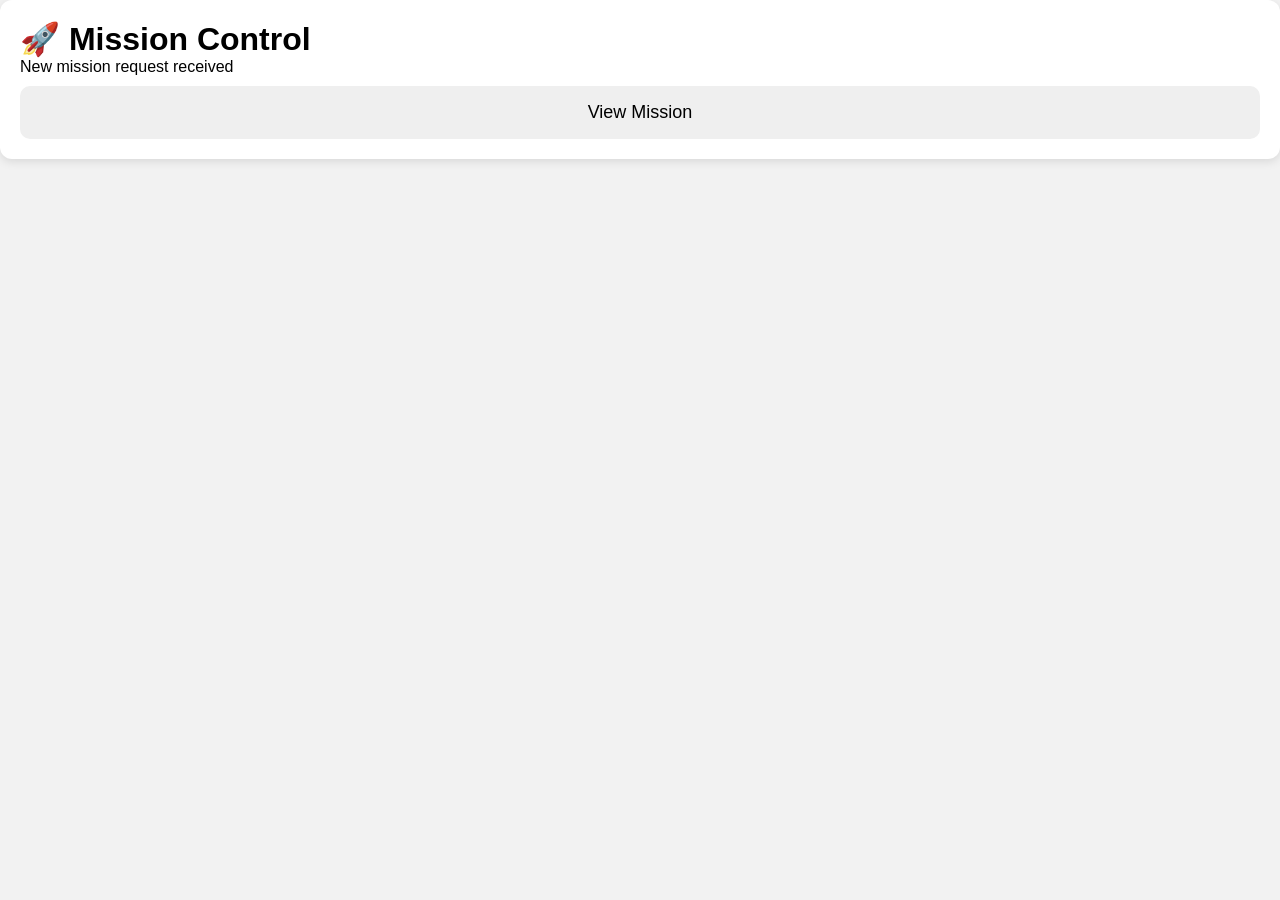
==== commit aaeff5ae: "Update index.html" ====
--- a/index.html
+++ b/index.html
@@ -1,28 +1,31 @@
 <!DOCTYPE html>
 <html>
+
 <head>
 
-<meta name="viewport" content="width=device-width, initial-scale=1.0">
+<meta name="viewport" content="width=device-width, initial-scale=1">
 
-<title>Mission Login</title>
+<title>Mission Control</title>
 
 <link rel="stylesheet" href="style.css">
+
+<link href="https://fonts.googleapis.com/css2?family=Poppins:wght@400;600&display=swap" rel="stylesheet">
 
 </head>
 
 <body>
 
-<div class="header">Mission Control 🚀</div>
-
-<div class="content">
+<div class="center">
 
 <div class="card">
 
-<h2>Commander Login</h2>
+<h1>🚀 Mission Control</h1>
 
-<input id="name" placeholder="Enter Commander Name">
+<p>New mission request received</p>
 
-<button onclick="startMission()">Start Mission</button>
+<button onclick="startMission()">
+View Mission
+</button>
 
 </div>
 
@@ -31,4 +34,5 @@
 <script src="script.js"></script>
 
 </body>
+
 </html>
--- a/style.css
+++ b/style.css
@@ -0,0 +1,98 @@
+*{
+box-sizing:border-box;
+margin:0;
+padding:0;
+}
+
+body{
+font-family:Arial;
+background:#f2f2f2;
+}
+
+.header{
+
+background:white;
+
+padding:16px;
+
+text-align:center;
+
+font-size:20px;
+
+font-weight:bold;
+
+border-bottom:1px solid #ddd;
+
+}
+
+.content{
+padding:16px;
+}
+
+.card{
+
+background:white;
+
+padding:20px;
+
+border-radius:12px;
+
+box-shadow:0 3px 10px rgba(0,0,0,0.1);
+
+margin-bottom:16px;
+
+}
+
+button{
+
+width:100%;
+
+padding:16px;
+
+margin-top:10px;
+
+border:none;
+
+border-radius:10px;
+
+font-size:18px;
+
+}
+
+.approve{
+background:#2ecc71;
+color:white;
+}
+
+.deny{
+background:#ff4d4d;
+color:white;
+}
+
+input{
+
+width:100%;
+
+padding:14px;
+
+font-size:16px;
+
+border-radius:8px;
+
+border:1px solid #ccc;
+
+}
+
+.certificate{
+
+background:white;
+
+padding:30px;
+
+border:4px solid gold;
+
+border-radius:10px;
+
+text-align:center;
+
+}
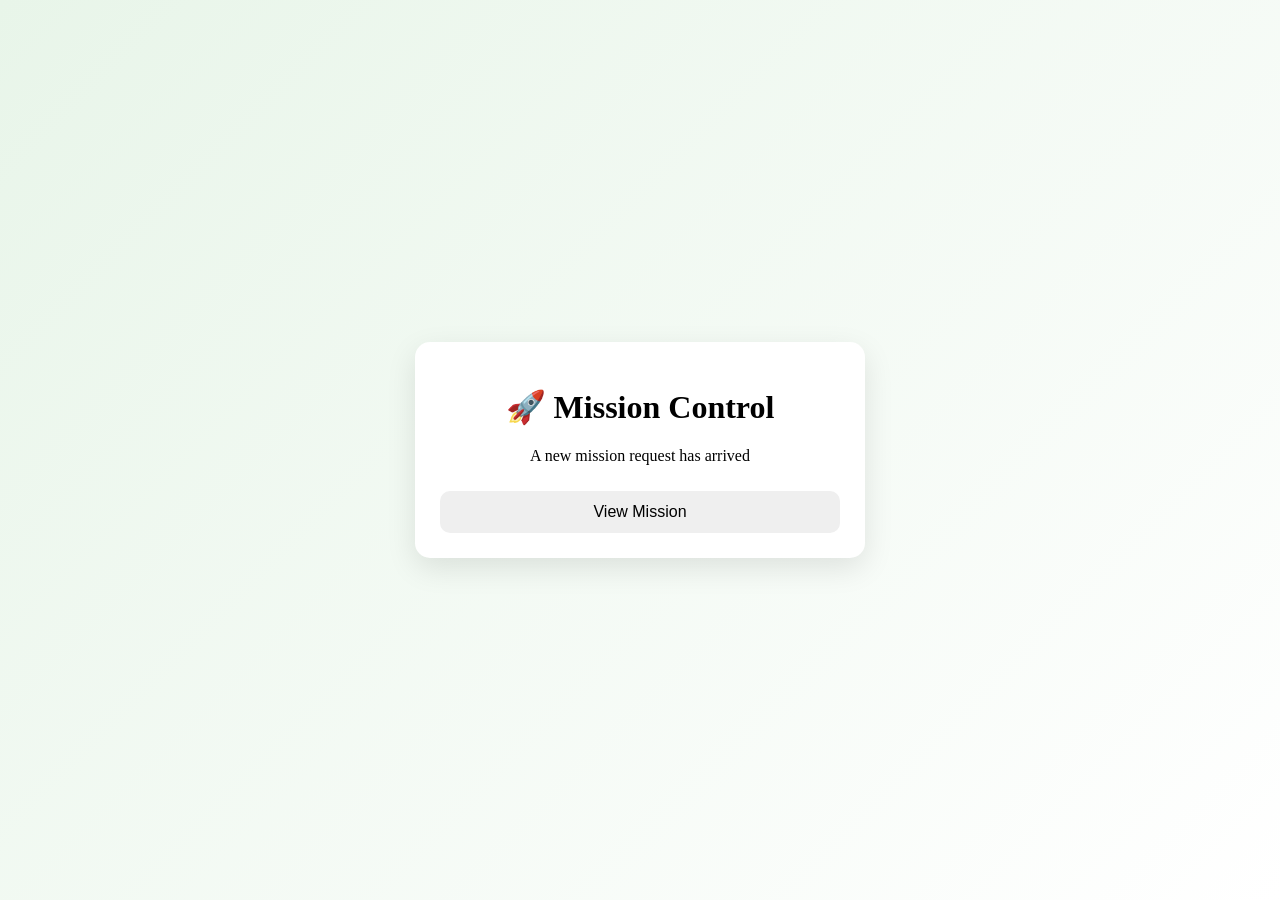
==== commit e6560bee: "Update index.html" ====
--- a/index.html
+++ b/index.html
@@ -2,15 +2,12 @@
 <html>
 
 <head>
-
 <meta name="viewport" content="width=device-width, initial-scale=1">
-
 <title>Mission Control</title>
 
 <link rel="stylesheet" href="style.css">
 
 <link href="https://fonts.googleapis.com/css2?family=Poppins:wght@400;600&display=swap" rel="stylesheet">
-
 </head>
 
 <body>
@@ -21,11 +18,9 @@
 
 <h1>🚀 Mission Control</h1>
 
-<p>New mission request received</p>
+<p>A new mission request has arrived</p>
 
-<button onclick="startMission()">
-View Mission
-</button>
+<button onclick="startMission()">View Mission</button>
 
 </div>
 
--- a/style.css
+++ b/style.css
@@ -1,85 +1,84 @@
-*{
-box-sizing:border-box;
+body{
+
 margin:0;
-padding:0;
-}
 
-body{
-font-family:Arial;
-background:#f2f2f2;
-}
+font-family:Poppins;
 
-.header{
-
-background:white;
-
-padding:16px;
-
-text-align:center;
-
-font-size:20px;
-
-font-weight:bold;
-
-border-bottom:1px solid #ddd;
+background:linear-gradient(135deg,#e8f5e9,#ffffff);
 
 }
 
-.content{
-padding:16px;
+.center{
+
+height:100vh;
+
+display:flex;
+
+justify-content:center;
+
+align-items:center;
+
 }
 
 .card{
 
 background:white;
 
-padding:20px;
+padding:25px;
 
-border-radius:12px;
+border-radius:15px;
 
-box-shadow:0 3px 10px rgba(0,0,0,0.1);
+width:90%;
 
-margin-bottom:16px;
+max-width:400px;
+
+text-align:center;
+
+box-shadow:0 10px 30px rgba(0,0,0,0.1);
 
 }
 
 button{
 
+padding:12px;
+
 width:100%;
-
-padding:16px;
-
-margin-top:10px;
 
 border:none;
 
 border-radius:10px;
 
-font-size:18px;
+margin-top:10px;
+
+font-size:16px;
 
 }
 
 .approve{
+
 background:#2ecc71;
+
 color:white;
+
 }
 
 .deny{
+
 background:#ff4d4d;
+
 color:white;
+
 }
 
-input{
+.mission{
 
-width:100%;
+background:#f4f4f4;
 
-padding:14px;
+padding:10px;
 
-font-size:16px;
+border-radius:10px;
 
-border-radius:8px;
-
-border:1px solid #ccc;
+margin:15px 0;
 
 }
 
@@ -89,10 +88,14 @@
 
 padding:30px;
 
-border:4px solid gold;
-
-border-radius:10px;
+border-radius:15px;
 
 text-align:center;
 
+box-shadow:0 10px 30px rgba(0,0,0,0.1);
+
+width:90%;
+
+max-width:500px;
+
 }
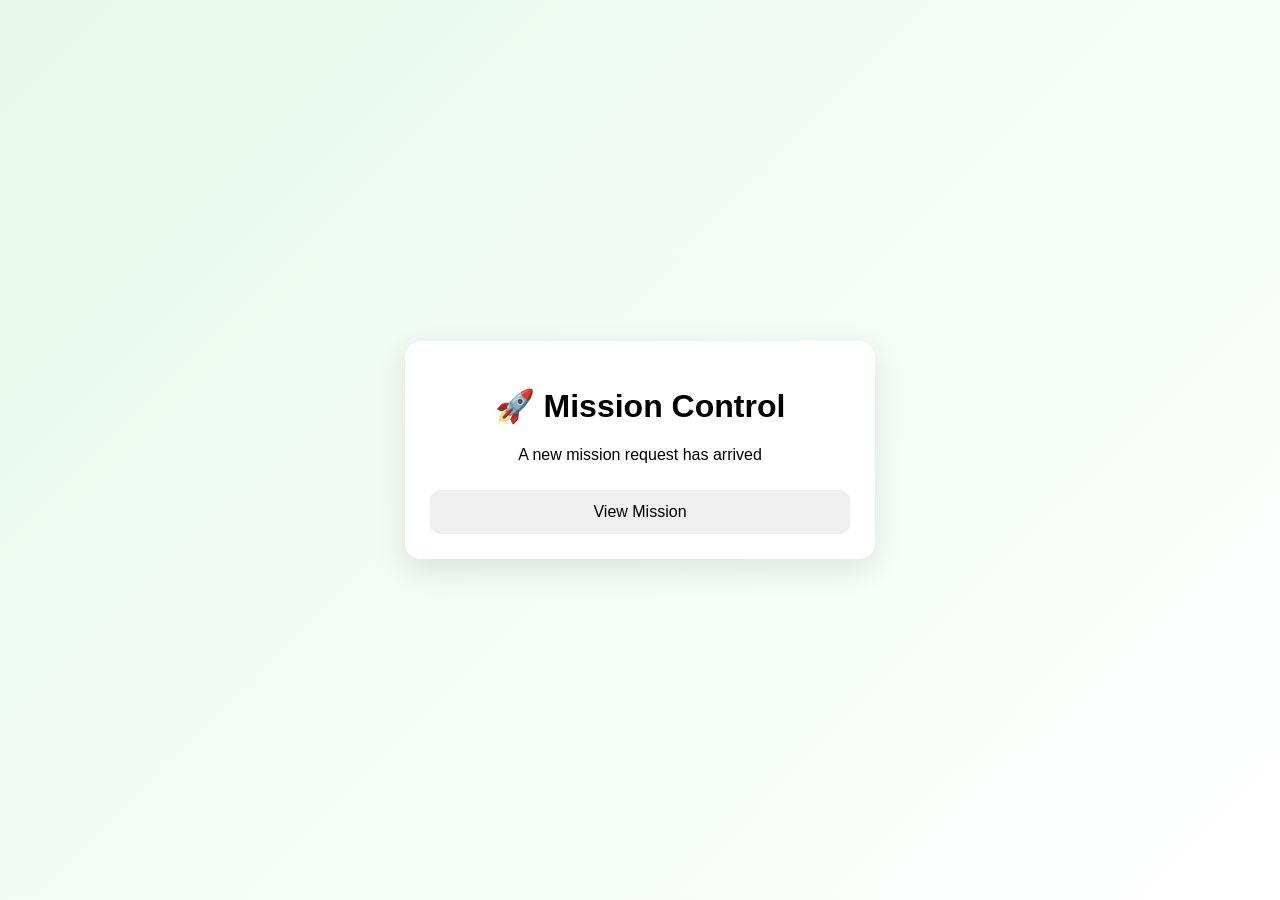
==== commit 961e344a: "Update index.html" ====
--- a/index.html
+++ b/index.html
@@ -1,13 +1,17 @@
 <!DOCTYPE html>
-<html>
+<html lang="en">
 
 <head>
+
+<meta charset="UTF-8">
 <meta name="viewport" content="width=device-width, initial-scale=1">
+
 <title>Mission Control</title>
 
 <link rel="stylesheet" href="style.css">
 
 <link href="https://fonts.googleapis.com/css2?family=Poppins:wght@400;600&display=swap" rel="stylesheet">
+
 </head>
 
 <body>
--- a/style.css
+++ b/style.css
@@ -2,9 +2,11 @@
 
 margin:0;
 
-font-family:Poppins;
+font-family:Poppins,sans-serif;
 
-background:linear-gradient(135deg,#e8f5e9,#ffffff);
+background:linear-gradient(135deg,#e6f9ec,#ffffff);
+
+overflow-x:hidden;
 
 }
 
@@ -26,11 +28,11 @@
 
 padding:25px;
 
-border-radius:15px;
+border-radius:16px;
 
 width:90%;
 
-max-width:400px;
+max-width:420px;
 
 text-align:center;
 
@@ -38,19 +40,43 @@
 
 }
 
-button{
+.mission{
+
+background:#f4f6f8;
 
 padding:12px;
 
+border-radius:10px;
+
+margin:15px 0;
+
+text-align:left;
+
+}
+
+button{
+
 width:100%;
+
+padding:13px;
+
+margin-top:10px;
 
 border:none;
 
 border-radius:10px;
 
-margin-top:10px;
+font-size:16px;
 
-font-size:16px;
+cursor:pointer;
+
+transition:0.2s;
+
+}
+
+button:hover{
+
+transform:scale(1.05);
 
 }
 
@@ -70,15 +96,19 @@
 
 }
 
-.mission{
+input{
 
-background:#f4f4f4;
+width:100%;
 
-padding:10px;
+padding:12px;
 
 border-radius:10px;
 
-margin:15px 0;
+border:1px solid #ccc;
+
+margin-top:10px;
+
+font-size:16px;
 
 }
 
@@ -88,14 +118,22 @@
 
 padding:30px;
 
-border-radius:15px;
+border-radius:16px;
 
 text-align:center;
-
-box-shadow:0 10px 30px rgba(0,0,0,0.1);
 
 width:90%;
 
 max-width:500px;
 
+box-shadow:0 10px 30px rgba(0,0,0,0.15);
+
+}
+
+.signature{
+
+margin-top:20px;
+
+font-style:italic;
+
 }
